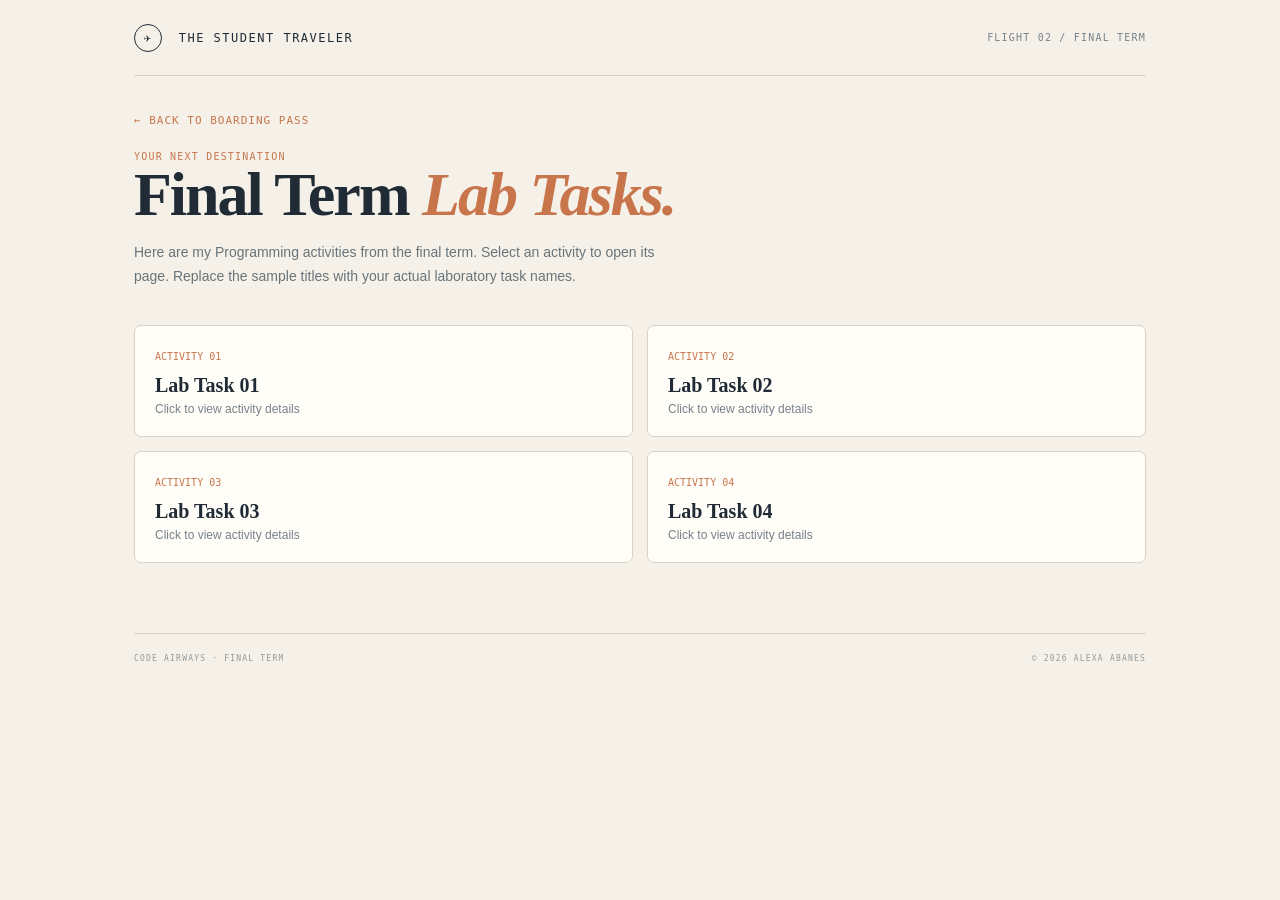
==== final-term/index.html @ 66bb0427 "Add files via upload" ====
<!DOCTYPE html>
<html lang="en"><head><meta charset="UTF-8"><meta name="viewport" content="width=device-width, initial-scale=1.0"><title>Final Term Lab Tasks | Alexa</title><link rel="stylesheet" href="../style.css"></head>
<body><div class="page-wrap subpage"><nav class="topbar"><a class="brand" href="../index.html"><span class="brand-mark">✈</span> THE STUDENT TRAVELER</a><span class="nav-note">FLIGHT 02 / FINAL TERM</span></nav>
<a class="back-link" href="../index.html">← BACK TO BOARDING PASS</a><span class="eyebrow">YOUR NEXT DESTINATION</span><h1 class="page-title">Final Term <em>Lab Tasks.</em></h1><p class="page-description">Here are my Programming activities from the final term. Select an activity to open its page. Replace the sample titles with your actual laboratory task names.</p>
<div class="activity-list">
<a class="activity" href="activity-01.html"><small>ACTIVITY 01</small><h2>Lab Task 01</h2><p>Click to view activity details</p></a>
<a class="activity" href="activity-02.html"><small>ACTIVITY 02</small><h2>Lab Task 02</h2><p>Click to view activity details</p></a>
<a class="activity" href="activity-03.html"><small>ACTIVITY 03</small><h2>Lab Task 03</h2><p>Click to view activity details</p></a>
<a class="activity" href="activity-04.html"><small>ACTIVITY 04</small><h2>Lab Task 04</h2><p>Click to view activity details</p></a>
</div><footer><span>CODE AIRWAYS · FINAL TERM</span><span>© 2026 ALEXA ABANES</span></footer></div></body></html>
---- style.css ----
* { box-sizing: border-box; }
:root { --ink:#202b35; --muted:#77818a; --paper:#f5f1e8; --line:#d9d2c5; --orange:#c8754c; --blue:#dce8e9; }
body { margin:0; background:var(--paper); color:var(--ink); font-family:"DM Sans",sans-serif; }
.page-wrap { max-width:1080px; margin:auto; padding:0 34px; }
.topbar { height:76px; display:flex; align-items:center; justify-content:space-between; border-bottom:1px solid var(--line); }
.brand { color:var(--ink); text-decoration:none; font:500 12px "DM Mono",monospace; letter-spacing:1.5px; }
.brand-mark { display:inline-grid; place-items:center; width:28px; height:28px; margin-right:8px; border:1px solid var(--ink); border-radius:50%; }
.nav-note,.eyebrow,.field-label,.ticket-type,.section-count,.card-tag,.card-bottom,footer,.stub-caption { font-family:"DM Mono",monospace; letter-spacing:1.2px; }
.nav-note { font-size:10px; color:var(--muted); }
.dot { display:inline-block; width:6px; height:6px; margin-left:8px; background:#78947b; border-radius:50%; }
.hero { padding:78px 0 70px; }
.eyebrow { display:flex; align-items:center; gap:10px; color:var(--orange); font-size:10px; }
.eyebrow-line { width:28px; height:1px; background:var(--orange); }
h1 { margin:20px 0 14px; font:700 clamp(48px,8vw,82px)/.98 "Playfair Display",serif; letter-spacing:-2px; }
h1 em { color:var(--orange); font-weight:600; }
.intro { max-width:490px; color:#65717a; line-height:1.7; font-size:14px; }
.ticket { display:grid; grid-template-columns:1fr 180px; max-width:850px; margin:48px auto 0; background:#fffdf8; border:1px solid #d7d0c3; border-radius:9px; box-shadow:0 18px 45px #35404b12; overflow:hidden; transform:rotate(-1deg); }
.ticket-main { padding:28px 34px 25px; }
.ticket-head { display:flex; justify-content:space-between; align-items:center; padding-bottom:22px; border-bottom:1px dashed #cfc8bb; }
.airline { font:500 12px "DM Mono",monospace; letter-spacing:1.5px; }
.plane-icon { color:var(--orange); font-size:20px; margin-right:9px; }
.ticket-type,.field-label { display:block; color:#92999b; font-size:9px; }
.route { display:grid; grid-template-columns:1fr 1fr 1.2fr; align-items:center; gap:14px; padding:25px 0 22px; }
.route strong { display:block; margin-top:8px; font:600 15px "DM Mono",monospace; }
.route-line { display:flex; align-items:center; color:var(--orange); font-size:18px; }
.route-line span { height:1px; flex:1; background:#cfc8bb; }
.destination { text-align:right; }
.ticket-details { display:grid; grid-template-columns:repeat(3,1fr); padding-top:18px; border-top:1px dashed #cfc8bb; }
.ticket-details strong { display:block; margin-top:7px; font:500 11px "DM Mono",monospace; }
.ticket-stub { display:flex; flex-direction:column; justify-content:center; align-items:center; padding:20px; background:#e8efed; border-left:1px dashed #c5cfca; }
.ticket-stub strong { margin:8px 0 25px; font:700 25px "Playfair Display",serif; }
.barcode { width:100px; height:43px; background:repeating-linear-gradient(90deg,#26353c 0 2px,transparent 2px 4px,#26353c 4px 5px,transparent 5px 8px); }
.stub-caption { margin-top:12px; color:#7c8986; font-size:8px; }
.term-section { padding:25px 0 85px; }
.section-heading { display:flex; justify-content:space-between; align-items:end; margin-bottom:22px; }
h2 { margin:8px 0 0; font:600 34px "Playfair Display",serif; }
.section-count { color:var(--muted); font-size:9px; }
.term-grid { display:grid; grid-template-columns:1fr 1fr; gap:20px; }
.term-card { min-height:285px; padding:23px 25px 18px; display:flex; flex-direction:column; color:var(--ink); text-decoration:none; border:1px solid var(--line); border-radius:8px; transition:transform .2s,box-shadow .2s; }
.term-card:hover { transform:translateY(-5px); box-shadow:0 14px 30px #35404b12; }
.midterm { background:#e8efed; }
.finals { background:#f1e4d8; }
.card-top,.card-bottom { display:flex; justify-content:space-between; align-items:center; }
.folder-icon { font-size:28px; }
.card-tag { font-size:9px; color:#7d8988; }
.card-body { margin:auto 0; }
.card-body h3 { margin:8px 0; font:600 31px/1.05 "Playfair Display",serif; }
.card-body p { max-width:270px; color:#69757a; font-size:12px; line-height:1.6; }
.card-bottom { padding-top:15px; border-top:1px solid #aab7b2; font-size:9px; }
.arrow { font:22px "DM Sans",sans-serif; }
footer { display:flex; justify-content:space-between; gap:12px; padding:20px 0 28px; border-top:1px solid var(--line); color:#92999b; font-size:8px; }
.subpage { min-height:100vh; }
.back-link { display:inline-block; margin:38px 0 24px; color:var(--orange); text-decoration:none; font:11px "DM Mono",monospace; letter-spacing:1px; }
.page-title { margin:0; font:600 clamp(38px,7vw,62px)/1.05 "Playfair Display",serif; }
.page-description { color:#68747b; font-size:14px; line-height:1.7; max-width:540px; }
.activity-list { display:grid; grid-template-columns:1fr 1fr; gap:14px; margin:36px 0 70px; }
.activity { display:block; padding:20px; border:1px solid var(--line); border-radius:7px; background:#fffdf8; color:var(--ink); text-decoration:none; }
.activity:hover { border-color:var(--orange); }
.activity small { color:var(--orange); font:10px "DM Mono",monospace; }
.activity h2 { font:600 20px "Playfair Display",serif; margin:10px 0 5px; }
.activity p { margin:0; color:#77818a; font-size:12px; }
.work-box { margin:32px 0 70px; padding:26px; background:#fffdf8; border:1px solid var(--line); border-radius:8px; line-height:1.7; }
@media(max-width:650px) {
 .page-wrap{padding:0 19px}.nav-note{font-size:8px}.hero{padding:55px 0 45px}
 .ticket{grid-template-columns:1fr;transform:none}.ticket-stub{border-left:0;border-top:1px dashed #c5cfca;min-height:115px}
 .route{grid-template-columns:1fr;gap:18px}.route-line{display:none}.destination{text-align:left}
 .term-grid,.activity-list{grid-template-columns:1fr}.section-heading{align-items:start;gap:15px;flex-direction:column}
 footer{flex-direction:column}
}
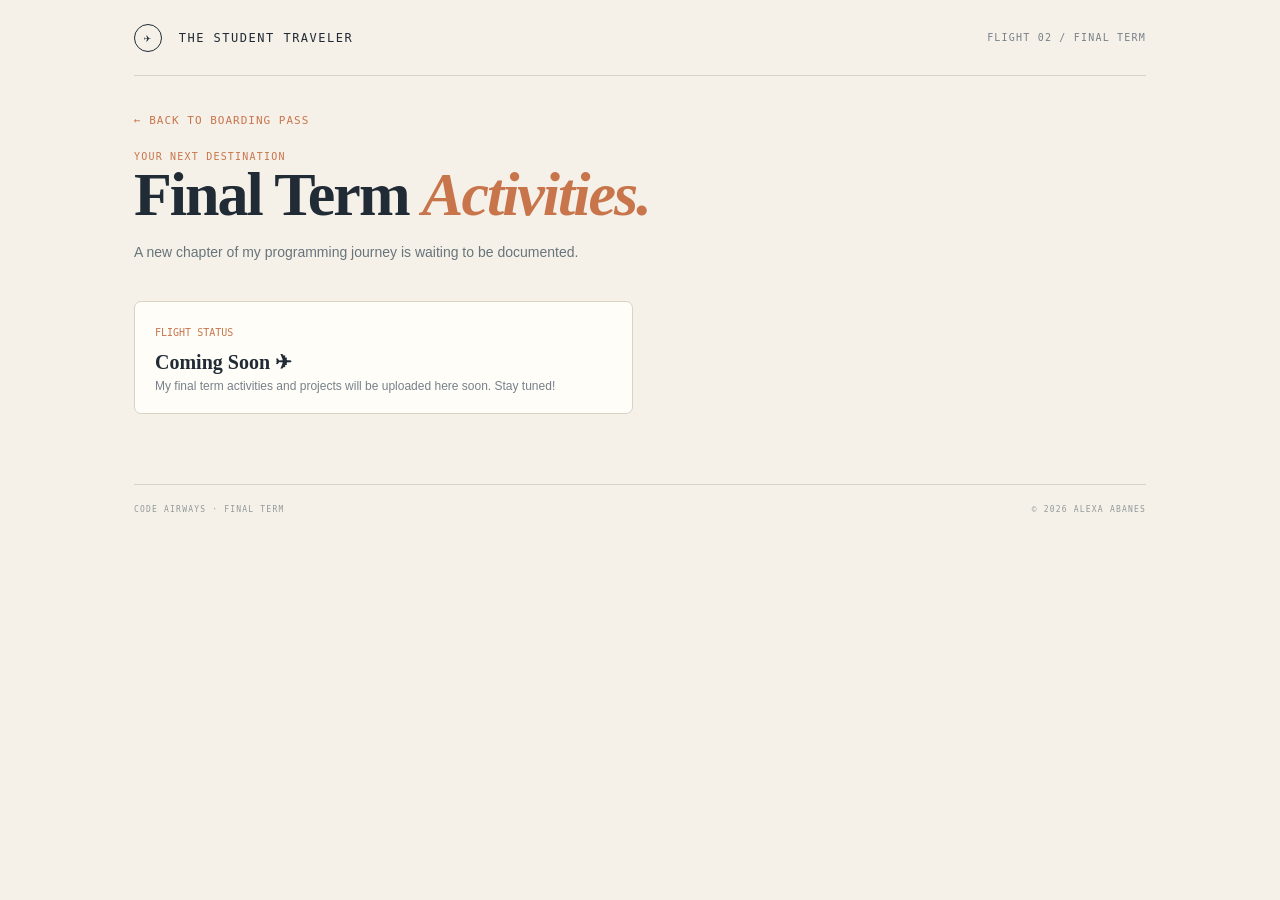
==== commit cd724d8a: "Update index.html" ====
--- a/final-term/index.html
+++ b/final-term/index.html
@@ -1,10 +1,41 @@
+
 <!DOCTYPE html>
-<html lang="en"><head><meta charset="UTF-8"><meta name="viewport" content="width=device-width, initial-scale=1.0"><title>Final Term Lab Tasks | Alexa</title><link rel="stylesheet" href="../style.css"></head>
-<body><div class="page-wrap subpage"><nav class="topbar"><a class="brand" href="../index.html"><span class="brand-mark">✈</span> THE STUDENT TRAVELER</a><span class="nav-note">FLIGHT 02 / FINAL TERM</span></nav>
-<a class="back-link" href="../index.html">← BACK TO BOARDING PASS</a><span class="eyebrow">YOUR NEXT DESTINATION</span><h1 class="page-title">Final Term <em>Lab Tasks.</em></h1><p class="page-description">Here are my Programming activities from the final term. Select an activity to open its page. Replace the sample titles with your actual laboratory task names.</p>
-<div class="activity-list">
-<a class="activity" href="activity-01.html"><small>ACTIVITY 01</small><h2>Lab Task 01</h2><p>Click to view activity details</p></a>
-<a class="activity" href="activity-02.html"><small>ACTIVITY 02</small><h2>Lab Task 02</h2><p>Click to view activity details</p></a>
-<a class="activity" href="activity-03.html"><small>ACTIVITY 03</small><h2>Lab Task 03</h2><p>Click to view activity details</p></a>
-<a class="activity" href="activity-04.html"><small>ACTIVITY 04</small><h2>Lab Task 04</h2><p>Click to view activity details</p></a>
-</div><footer><span>CODE AIRWAYS · FINAL TERM</span><span>© 2026 ALEXA ABANES</span></footer></div></body></html>
+<html lang="en">
+<head>
+  <meta charset="UTF-8">
+  <meta name="viewport" content="width=device-width, initial-scale=1.0">
+  <title>Final Term | Alexa</title>
+  <link rel="stylesheet" href="../style.css">
+</head>
+<body>
+  <div class="page-wrap subpage">
+    <nav class="topbar">
+      <a class="brand" href="../index.html">
+        <span class="brand-mark">✈</span> THE STUDENT TRAVELER
+      </a>
+      <span class="nav-note">FLIGHT 02 / FINAL TERM</span>
+    </nav>
+
+    <a class="back-link" href="../index.html">← BACK TO BOARDING PASS</a>
+
+    <span class="eyebrow">YOUR NEXT DESTINATION</span>
+    <h1 class="page-title">Final Term <em>Activities.</em></h1>
+    <p class="page-description">
+      A new chapter of my programming journey is waiting to be documented.
+    </p>
+
+    <div class="activity-list">
+      <div class="activity">
+        <small>FLIGHT STATUS</small>
+        <h2>Coming Soon ✈</h2>
+        <p>My final term activities and projects will be uploaded here soon. Stay tuned!</p>
+      </div>
+    </div>
+
+    <footer>
+      <span>CODE AIRWAYS · FINAL TERM</span>
+      <span>© 2026 ALEXA ABANES</span>
+    </footer>
+  </div>
+</body>
+</html>
--- a/style.css
+++ b/style.css
@@ -67,3 +67,78 @@
  .term-grid,.activity-list{grid-template-columns:1fr}.section-heading{align-items:start;gap:15px;flex-direction:column}
  footer{flex-direction:column}
 }
+
+/* ABOUT ME, LEARNING JOURNEY, AND SKILLS */
+
+.profile-section {
+  padding: 25px 0 55px;
+}
+
+.profile-box {
+  padding: 28px 32px;
+  background: #fffdf8;
+  border: 1px solid var(--line);
+  border-radius: 8px;
+  color: #65717a;
+  font-size: 13px;
+  line-height: 1.9;
+}
+
+.profile-box p {
+  margin: 0 0 15px;
+}
+
+.profile-box p:last-child {
+  margin-bottom: 0;
+}
+
+.skills-grid {
+  display: grid;
+  grid-template-columns: 1fr 1fr;
+  gap: 15px;
+}
+
+.skill-card {
+  padding: 23px;
+  background: #e8efed;
+  border: 1px solid var(--line);
+  border-radius: 8px;
+}
+
+.skill-card:nth-child(2),
+.skill-card:nth-child(3) {
+  background: #fffdf8;
+}
+
+.skill-card h3,
+.goal-box h3 {
+  margin: 12px 0 8px;
+  font: 600 22px "Playfair Display", serif;
+}
+
+.skill-card p,
+.goal-box p {
+  margin: 0;
+  color: #69757a;
+  font-size: 12px;
+  line-height: 1.8;
+}
+
+.goal-box {
+  margin-top: 18px;
+  padding: 28px;
+  background: #f1e4d8;
+  border: 1px solid var(--line);
+  border-radius: 8px;
+}
+
+@media(max-width:650px) {
+  .skills-grid {
+    grid-template-columns: 1fr;
+  }
+
+  .profile-box,
+  .goal-box {
+    padding: 22px;
+  }
+}
